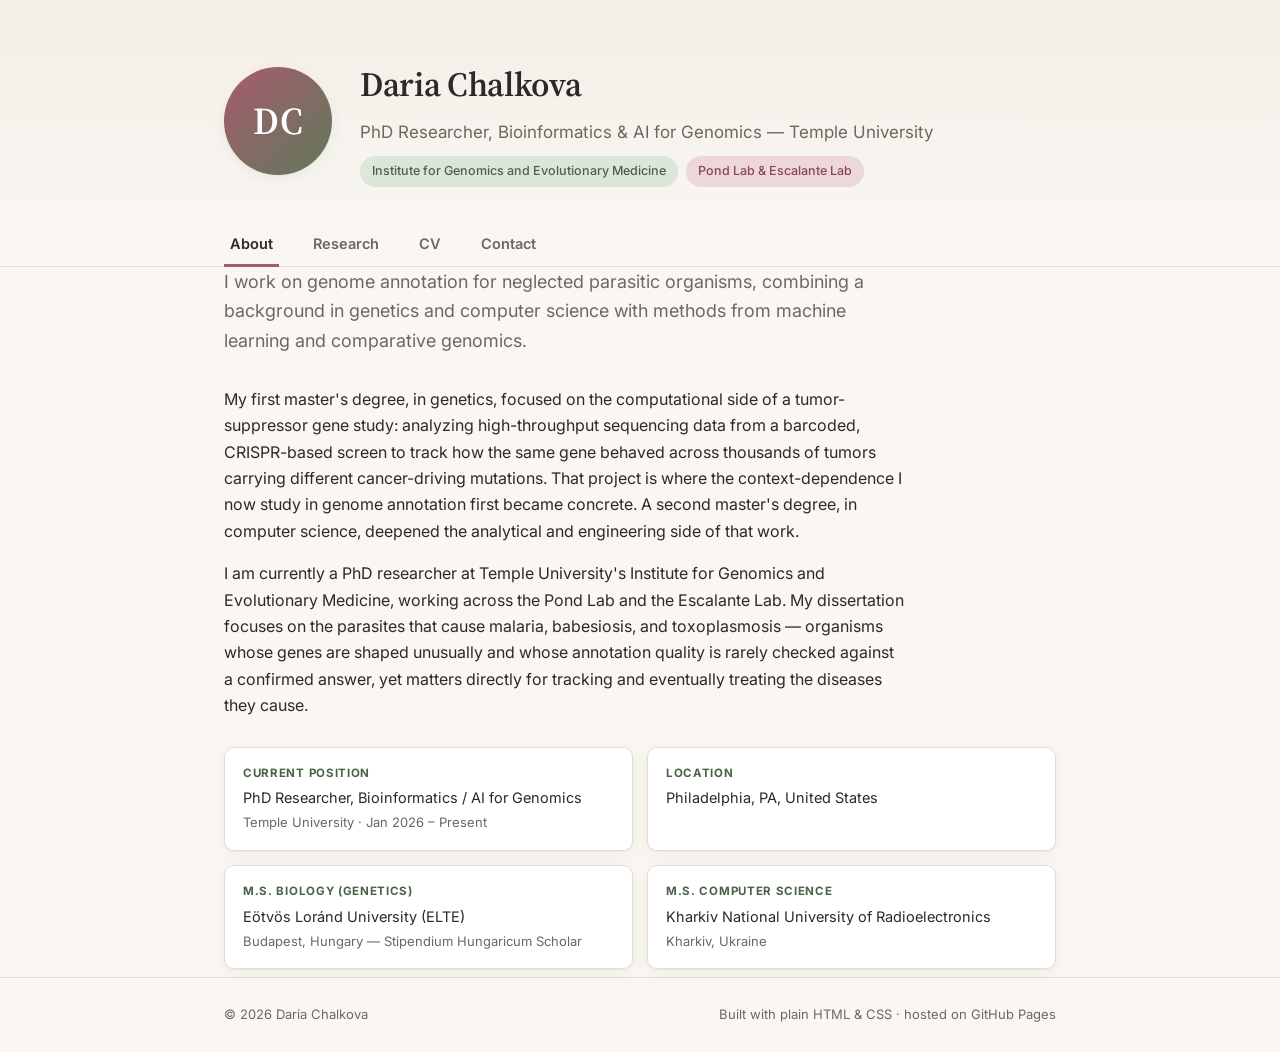
==== index.html @ a82e1ec4 "Add files via upload" ====
<!DOCTYPE html>
<html lang="en">
<head>
<meta charset="UTF-8">
<meta name="viewport" content="width=device-width, initial-scale=1.0">
<title>Daria Chalkova — Bioinformatics &amp; Genome Annotation</title>
<meta name="description" content="Academic homepage of Daria Chalkova, PhD Researcher in Bioinformatics / AI for Genomics at Temple University.">
<link rel="preconnect" href="https://fonts.googleapis.com">
<link rel="preconnect" href="https://fonts.gstatic.com" crossorigin>
<link href="https://fonts.googleapis.com/css2?family=Source+Serif+4:opsz,wght@8..60,400;8..60,500;8..60,600;8..60,700&family=Inter:wght@400;500;600;700&display=swap" rel="stylesheet">
<style>
  :root {
    --bg: #faf7f3;
    --bg-card: #ffffff;
    --bg-alt: #f3eee7;
    --text: #2b2a28;
    --text-muted: #6c685f;
    --rose: #a85b6c;
    --rose-deep: #8c4655;
    --rose-soft: #ecd7da;
    --sage: #5f7a5c;
    --sage-deep: #4a6248;
    --sage-soft: #dde6d8;
    --border: #e5ddd1;
    --shadow: 0 1px 2px rgba(43,42,40,0.04), 0 4px 16px rgba(43,42,40,0.05);
    --radius: 10px;
  }

  * { box-sizing: border-box; }

  html { scroll-behavior: smooth; }

  body {
    margin: 0;
    background: var(--bg);
    color: var(--text);
    font-family: "Inter", -apple-system, Segoe UI, sans-serif;
    font-size: 16px;
    line-height: 1.65;
    -webkit-font-smoothing: antialiased;
  }

  a { color: var(--rose-deep); text-decoration: none; }
  a:hover { text-decoration: underline; }

  h1, h2, h3, h4 {
    font-family: "Source Serif 4", Georgia, serif;
    font-weight: 600;
    color: var(--text);
    letter-spacing: -0.01em;
    margin: 0 0 0.5em;
  }

  .wrap { max-width: 880px; margin: 0 auto; padding: 0 24px; }

  /* ---------- Header ---------- */

  header.site-header {
    padding: 56px 0 0;
    background: linear-gradient(180deg, var(--bg-alt) 0%, var(--bg) 100%);
    border-bottom: 1px solid var(--border);
  }

  .header-inner {
    display: flex;
    gap: 28px;
    align-items: center;
    padding-bottom: 36px;
    flex-wrap: wrap;
  }

  .avatar {
    flex: none;
    width: 108px;
    height: 108px;
    border-radius: 50%;
    background: linear-gradient(135deg, var(--rose) 0%, var(--sage) 100%);
    color: #fff;
    display: flex;
    align-items: center;
    justify-content: center;
    font-family: "Source Serif 4", serif;
    font-size: 38px;
    font-weight: 600;
    box-shadow: var(--shadow);
    /* To use a real photo instead of the initials circle:
       replace this div's contents with:
       <img src="assets/portrait.jpg" alt="Portrait of Daria Chalkova"
            style="width:100%;height:100%;border-radius:50%;object-fit:cover;">
    */
  }

  .header-text h1 {
    font-size: 34px;
    margin-bottom: 6px;
  }

  .header-text .tagline {
    font-size: 17px;
    color: var(--text-muted);
    margin-bottom: 10px;
  }

  .header-badges {
    display: flex;
    flex-wrap: wrap;
    gap: 8px;
  }

  .badge {
    font-size: 12.5px;
    font-weight: 500;
    padding: 4px 11px;
    border-radius: 999px;
    background: var(--sage-soft);
    color: var(--sage-deep);
    border: 1px solid transparent;
  }

  .badge.rose { background: var(--rose-soft); color: var(--rose-deep); }

  /* ---------- Nav tabs ---------- */

  nav.tabs {
    display: flex;
    gap: 6px;
    flex-wrap: wrap;
  }

  nav.tabs button {
    font-family: "Inter", sans-serif;
    font-size: 14.5px;
    font-weight: 600;
    color: var(--text-muted);
    background: transparent;
    border: none;
    padding: 12px 6px;
    margin-bottom: -1px;
    cursor: pointer;
    border-bottom: 3px solid transparent;
    transition: color .15s ease, border-color .15s ease;
  }

  nav.tabs button + button { margin-left: 22px; }

  nav.tabs button:hover { color: var(--rose-deep); }

  nav.tabs button.active {
    color: var(--text);
    border-bottom-color: var(--rose);
  }

  /* ---------- Main content ---------- */

  main { padding: 44px 0 80px; }

  section.tab-panel { display: none; animation: fade .25s ease; }
  section.tab-panel.active { display: block; }

  @keyframes fade {
    from { opacity: 0; transform: translateY(4px); }
    to { opacity: 1; transform: translateY(0); }
  }

  .lede {
    font-size: 18px;
    color: var(--text-muted);
    max-width: 62ch;
    margin-bottom: 30px;
  }

  p { margin: 0 0 16px; max-width: 68ch; }

  .rule {
    height: 3px;
    width: 46px;
    background: linear-gradient(90deg, var(--rose) 0%, var(--sage) 100%);
    border: none;
    border-radius: 2px;
    margin: 8px 0 20px;
  }

  /* facts grid on About */
  .facts {
    display: grid;
    grid-template-columns: repeat(2, 1fr);
    gap: 14px;
    margin: 28px 0 8px;
  }

  .fact {
    background: var(--bg-card);
    border: 1px solid var(--border);
    border-radius: var(--radius);
    padding: 16px 18px;
    box-shadow: var(--shadow);
  }

  .fact .label {
    font-size: 11.5px;
    text-transform: uppercase;
    letter-spacing: .06em;
    color: var(--sage-deep);
    font-weight: 700;
    margin-bottom: 4px;
  }

  .fact .value { font-size: 14.5px; color: var(--text); }
  .fact .value small { display: block; color: var(--text-muted); font-size: 13px; margin-top: 2px; }

  /* research project cards */
  .projects { display: grid; gap: 18px; margin: 8px 0 32px; }

  .project-card {
    background: var(--bg-card);
    border: 1px solid var(--border);
    border-left: 4px solid var(--rose);
    border-radius: var(--radius);
    padding: 22px 24px;
    box-shadow: var(--shadow);
  }

  .project-card:nth-of-type(2) { border-left-color: var(--sage); }

  .project-card h3 { font-size: 19px; margin-bottom: 8px; }
  .project-card p { margin-bottom: 0; max-width: none; }
  .project-card .tag-row { margin-top: 12px; display: flex; gap: 6px; flex-wrap: wrap; }

  .tag {
    font-size: 12px;
    padding: 3px 9px;
    border-radius: 999px;
    background: var(--bg-alt);
    color: var(--text-muted);
    border: 1px solid var(--border);
  }

  .interest-list {
    display: flex; flex-wrap: wrap; gap: 8px; margin: 6px 0 8px;
  }

  /* CV timeline */
  .cv-section h3 {
    font-size: 13px;
    text-transform: uppercase;
    letter-spacing: .07em;
    color: var(--sage-deep);
    margin: 34px 0 14px;
    padding-bottom: 8px;
    border-bottom: 1px solid var(--border);
  }

  .cv-section:first-of-type h3 { margin-top: 4px; }

  .cv-item { margin-bottom: 18px; }

  .cv-item .row {
    display: flex;
    justify-content: space-between;
    gap: 12px;
    flex-wrap: wrap;
    align-items: baseline;
  }

  .cv-item .title { font-weight: 600; font-size: 15.5px; }
  .cv-item .date { font-size: 13.5px; color: var(--text-muted); white-space: nowrap; }
  .cv-item .org { font-size: 14px; color: var(--rose-deep); margin-top: 2px; }
  .cv-item .desc { font-size: 14px; color: var(--text-muted); margin-top: 4px; max-width: 64ch; }

  .cv-download {
    display: inline-flex;
    align-items: center;
    gap: 8px;
    margin: 6px 0 8px;
    padding: 10px 20px;
    background: var(--sage);
    color: #fff;
    font-weight: 600;
    font-size: 14.5px;
    border-radius: 999px;
    box-shadow: var(--shadow);
  }

  .cv-download:hover { background: var(--sage-deep); text-decoration: none; }

  .pub {
    font-size: 14px;
    color: var(--text-muted);
    padding-left: 20px;
    text-indent: -20px;
    margin-bottom: 14px;
    max-width: 68ch;
  }

  .pub strong { color: var(--text); font-weight: 600; }

  /* Contact */
  .contact-list { list-style: none; padding: 0; margin: 8px 0 0; max-width: 420px; }
  .contact-list li {
    display: flex;
    justify-content: space-between;
    padding: 14px 0;
    border-bottom: 1px solid var(--border);
    font-size: 15px;
  }
  .contact-list li span.k { color: var(--text-muted); }

  footer {
    border-top: 1px solid var(--border);
    padding: 26px 0;
    color: var(--text-muted);
    font-size: 13px;
  }

  footer .wrap { display: flex; justify-content: space-between; flex-wrap: wrap; gap: 8px; }

  @media (max-width: 600px) {
    header.site-header { padding-top: 36px; }
    .header-inner { flex-direction: column; align-items: flex-start; }
    .header-text h1 { font-size: 28px; }
    .facts { grid-template-columns: 1fr; }
    nav.tabs button + button { margin-left: 14px; }
    main { padding-top: 32px; }
  }
</style>
</head>
<body>

<header class="site-header">
  <div class="wrap">
    <div class="header-inner">
      <div class="avatar">DC</div>
      <div class="header-text">
        <h1>Daria Chalkova</h1>
        <div class="tagline">PhD Researcher, Bioinformatics &amp; AI for Genomics — Temple University</div>
        <div class="header-badges">
          <span class="badge">Institute for Genomics and Evolutionary Medicine</span>
          <span class="badge rose">Pond Lab &amp; Escalante Lab</span>
        </div>
      </div>
    </div>
    <nav class="tabs" aria-label="Primary">
      <button data-tab="about" class="active">About</button>
      <button data-tab="research">Research</button>
      <button data-tab="cv">CV</button>
      <button data-tab="contact">Contact</button>
    </nav>
  </div>
</header>

<main class="wrap">

  <!-- ABOUT -->
  <section id="about" class="tab-panel active">
    <p class="lede">I work on genome annotation for neglected parasitic organisms, combining a background in genetics and computer science with methods from machine learning and comparative genomics.</p>

    <p>My first master's degree, in genetics, focused on the computational side of a tumor-suppressor gene study: analyzing high-throughput sequencing data from a barcoded, CRISPR-based screen to track how the same gene behaved across thousands of tumors carrying different cancer-driving mutations. That project is where the context-dependence I now study in genome annotation first became concrete. A second master's degree, in computer science, deepened the analytical and engineering side of that work.</p>

    <p>I am currently a PhD researcher at Temple University's Institute for Genomics and Evolutionary Medicine, working across the Pond Lab and the Escalante Lab. My dissertation focuses on the parasites that cause malaria, babesiosis, and toxoplasmosis — organisms whose genes are shaped unusually and whose annotation quality is rarely checked against a confirmed answer, yet matters directly for tracking and eventually treating the diseases they cause.</p>

    <div class="facts">
      <div class="fact">
        <div class="label">Current Position</div>
        <div class="value">PhD Researcher, Bioinformatics / AI for Genomics<small>Temple University · Jan 2026 – Present</small></div>
      </div>
      <div class="fact">
        <div class="label">Location</div>
        <div class="value">Philadelphia, PA, United States</div>
      </div>
      <div class="fact">
        <div class="label">M.S. Biology (Genetics)</div>
        <div class="value">Eötvös Loránd University (ELTE)<small>Budapest, Hungary — Stipendium Hungaricum Scholar</small></div>
      </div>
      <div class="fact">
        <div class="label">M.S. Computer Science</div>
        <div class="value">Kharkiv National University of Radioelectronics<small>Kharkiv, Ukraine</small></div>
      </div>
    </div>
  </section>

  <!-- RESEARCH -->
  <section id="research" class="tab-panel">
    <p class="lede">How do we know how much to trust a predicted gene when there is no verified answer key to check it against?</p>

    <p>Every tool that finds genes in a genome — a decades-old statistical method or a modern AI model — has to guess where a gene starts, where it ends, and how its pieces fit together, and these tools tend to report that guess with more confidence than the evidence actually supports. They are also built and tested almost entirely on a handful of well-studied organisms, such as humans, mice, and crop plants. My research instead focuses on neglected apicomplexan parasites, whose compact and irregular gene structure causes standard annotation methods to fail quietly rather than visibly.</p>

    <div class="interest-list">
      <span class="tag">Genome annotation</span>
      <span class="tag">Uncertainty quantification</span>
      <span class="tag">Comparative genomics</span>
      <span class="tag">Machine learning for genomics</span>
      <span class="tag">Parasite genomics (Apicomplexa)</span>
    </div>

    <div class="projects">
      <div class="project-card">
        <h3>Uncertainty-Aware Genome Annotation</h3>
        <p>A framework that scores every predicted gene not with a single confidence number, but four: how much independent methods agree with each other, how well the prediction matches expressed RNA, how consistent it is with related species, and how confident the underlying model itself is. Splitting confidence this way means a low score can be traced to a specific, useful cause rather than reported as an unexplained warning.</p>
        <div class="tag-row"><span class="tag">Confidence decomposition</span><span class="tag">Evidence benchmarking</span></div>
      </div>
      <div class="project-card">
        <h3>Rethinking Gene-Finding for Unusual Genomes</h3>
        <p>An alternative approach to finding genes in the first place, adapting a technique originally built for locating events in video to locate genes in DNA. It is being evaluated specifically on organisms whose compact, irregular gene structure causes standard hidden-Markov-model-based methods to fail.</p>
        <div class="tag-row"><span class="tag">Non-HMM prediction</span><span class="tag">Neglected pathogens</span></div>
      </div>
    </div>

    <p style="color:var(--text-muted); font-size:14.5px;">Longer term, the goal is a calibrated, well-documented sense of where a genome annotation can and cannot be trusted — a resource researchers on any under-studied organism can use immediately, independent of which prediction tool eventually wins out.</p>
  </section>

  <!-- CV -->
  <section id="cv" class="tab-panel">
    <p class="lede">A condensed overview. The full CV is available as a PDF.</p>

    <a class="cv-download" href="assets/Daria_Chalkova_CV.pdf" download>↓ Download full CV (PDF)</a>

    <div class="cv-section">
      <h3>Education</h3>
      <div class="cv-item">
        <div class="row"><span class="title">PhD, Bioinformatics / AI for Genomics</span><span class="date">Jan 2026 – Present</span></div>
        <div class="org">Temple University, Institute for Genomics and Evolutionary Medicine (iGEM)</div>
        <div class="desc">Pond Lab (Sergei Pond) and Escalante Lab (Ananias Escalante)</div>
      </div>
      <div class="cv-item">
        <div class="row"><span class="title">M.S., Biology (Genetics)</span><span class="date">Sep 2023 – Jul 2025</span></div>
        <div class="org">Eötvös Loránd University (ELTE) — Budapest, Hungary</div>
        <div class="desc">Stipendium Hungaricum Scholarship recipient. Grant-funded research assistant, Institute of Evolution, Centre for Ecological Research.</div>
      </div>
      <div class="cv-item">
        <div class="row"><span class="title">M.S., Computer Science (Information Management Systems)</span><span class="date">Sep 2023 – Jan 2025</span></div>
        <div class="org">Kharkiv National University of Radioelectronics — Kharkiv, Ukraine</div>
      </div>
      <div class="cv-item">
        <div class="row"><span class="title">B.S., Biotechnology &amp; Bioengineering</span><span class="date">Sep 2019 – Jun 2023</span></div>
        <div class="org">V. N. Karazin Kharkiv National University — Kharkiv, Ukraine</div>
        <div class="desc">Academic Excellence Scholarship recipient.</div>
      </div>
    </div>

    <div class="cv-section">
      <h3>Employment</h3>
      <div class="cv-item">
        <div class="row"><span class="title">Bioinformatician</span><span class="date">May 2025 – Dec 2025</span></div>
        <div class="org">Semmelweis University — Budapest, Hungary</div>
      </div>
      <div class="cv-item">
        <div class="row"><span class="title">Data Scientist</span><span class="date">Jul 2023 – Jan 2026</span></div>
        <div class="org">Blackthorn.Ai</div>
      </div>
      <div class="cv-item">
        <div class="row"><span class="title">Laboratory Technician</span><span class="date">Jul 2024 – Aug 2024</span></div>
        <div class="org">BTU Center</div>
      </div>
      <div class="cv-item">
        <div class="row"><span class="title">Chemistry and Biology Teacher</span><span class="date">Sep 2022 – Jul 2023</span></div>
        <div class="org">Think Global School</div>
      </div>
    </div>

    <div class="cv-section">
      <h3>Publications &amp; Presentations</h3>
      <div class="pub"><strong>Conference Paper.</strong> Чалкова Д. Д. Дослідження методів підтримки діагностичних рішень у медичних інформаційних системах на основі мутаційного аналізу. III Міжнародна наукова конференція «Технології та суспільство: взаємодія, вплив, трансформація», 17 січня 2025 р., Львів, Україна. Pp. 456–461. <a href="https://archives.mcnd.org.ua/index.php/conference-proceeding/issue/view/17.01.2025" target="_blank" rel="noopener">Available online</a>.</div>
      <div class="pub"><strong>Master's Thesis.</strong> Чалкова Д. Д. Дослідження методів підтримки діагностичних рішень у медичних інформаційних системах на основі мутаційного аналізу : пояснювальна записка до кваліфікаційної роботи здобувача вищої освіти на другому (магістерському) рівні, спеціальність 122 Комп'ютерні науки / Харків. нац. ун-т радіоелектроніки. – Харків, 2025. – 113 с.</div>
    </div>
  </section>

  <!-- CONTACT -->
  <section id="contact" class="tab-panel">
    <p class="lede">Get in touch.</p>
    <ul class="contact-list">
      <li><span class="k">Email</span><a href="mailto:daria.chalkova@temple.edu">daria.chalkova@temple.edu</a></li>
      <li><span class="k">LinkedIn</span><a href="https://www.linkedin.com/in/daria-chalkova-719283235" target="_blank" rel="noopener">daria-chalkova-719283235</a></li>
      <li><span class="k">Affiliation</span><span>Temple University, iGEM</span></li>
      <li><span class="k">Location</span><span>Philadelphia, PA, United States</span></li>
    </ul>
  </section>

</main>

<footer>
  <div class="wrap">
    <span>© <span id="year"></span> Daria Chalkova</span>
    <span>Built with plain HTML &amp; CSS · hosted on GitHub Pages</span>
  </div>
</footer>

<script>
  var tabs = document.querySelectorAll('nav.tabs button');
  var panels = document.querySelectorAll('.tab-panel');

  function activate(name, updateHash) {
    tabs.forEach(function (btn) {
      btn.classList.toggle('active', btn.dataset.tab === name);
    });
    panels.forEach(function (panel) {
      panel.classList.toggle('active', panel.id === name);
    });
    if (updateHash) {
      history.replaceState(null, '', '#' + name);
    }
  }

  tabs.forEach(function (btn) {
    btn.addEventListener('click', function () {
      activate(btn.dataset.tab, true);
    });
  });

  var initial = (location.hash || '').replace('#', '');
  var valid = Array.prototype.some.call(panels, function (p) { return p.id === initial; });
  activate(valid ? initial : 'about', false);

  document.getElementById('year').textContent = new Date().getFullYear();
</script>

</body>
</html>
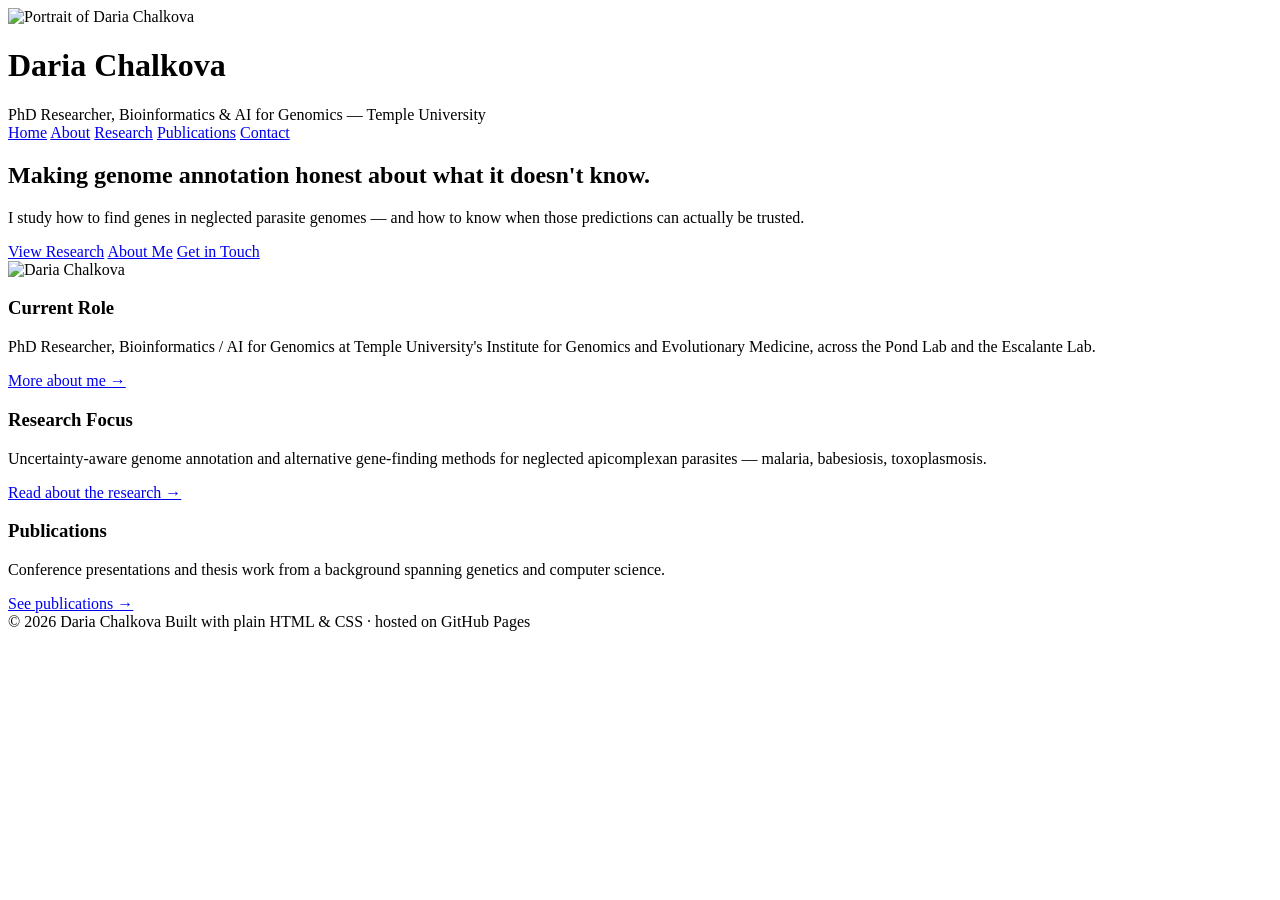
==== commit 7ea30c39: "Add files via upload" ====
--- a/index.html
+++ b/index.html
@@ -8,472 +8,63 @@
 <link rel="preconnect" href="https://fonts.googleapis.com">
 <link rel="preconnect" href="https://fonts.gstatic.com" crossorigin>
 <link href="https://fonts.googleapis.com/css2?family=Source+Serif+4:opsz,wght@8..60,400;8..60,500;8..60,600;8..60,700&family=Inter:wght@400;500;600;700&display=swap" rel="stylesheet">
-<style>
-  :root {
-    --bg: #faf7f3;
-    --bg-card: #ffffff;
-    --bg-alt: #f3eee7;
-    --text: #2b2a28;
-    --text-muted: #6c685f;
-    --rose: #a85b6c;
-    --rose-deep: #8c4655;
-    --rose-soft: #ecd7da;
-    --sage: #5f7a5c;
-    --sage-deep: #4a6248;
-    --sage-soft: #dde6d8;
-    --border: #e5ddd1;
-    --shadow: 0 1px 2px rgba(43,42,40,0.04), 0 4px 16px rgba(43,42,40,0.05);
-    --radius: 10px;
-  }
-
-  * { box-sizing: border-box; }
-
-  html { scroll-behavior: smooth; }
-
-  body {
-    margin: 0;
-    background: var(--bg);
-    color: var(--text);
-    font-family: "Inter", -apple-system, Segoe UI, sans-serif;
-    font-size: 16px;
-    line-height: 1.65;
-    -webkit-font-smoothing: antialiased;
-  }
-
-  a { color: var(--rose-deep); text-decoration: none; }
-  a:hover { text-decoration: underline; }
-
-  h1, h2, h3, h4 {
-    font-family: "Source Serif 4", Georgia, serif;
-    font-weight: 600;
-    color: var(--text);
-    letter-spacing: -0.01em;
-    margin: 0 0 0.5em;
-  }
-
-  .wrap { max-width: 880px; margin: 0 auto; padding: 0 24px; }
-
-  /* ---------- Header ---------- */
-
-  header.site-header {
-    padding: 56px 0 0;
-    background: linear-gradient(180deg, var(--bg-alt) 0%, var(--bg) 100%);
-    border-bottom: 1px solid var(--border);
-  }
-
-  .header-inner {
-    display: flex;
-    gap: 28px;
-    align-items: center;
-    padding-bottom: 36px;
-    flex-wrap: wrap;
-  }
-
-  .avatar {
-    flex: none;
-    width: 108px;
-    height: 108px;
-    border-radius: 50%;
-    background: linear-gradient(135deg, var(--rose) 0%, var(--sage) 100%);
-    color: #fff;
-    display: flex;
-    align-items: center;
-    justify-content: center;
-    font-family: "Source Serif 4", serif;
-    font-size: 38px;
-    font-weight: 600;
-    box-shadow: var(--shadow);
-    /* To use a real photo instead of the initials circle:
-       replace this div's contents with:
-       <img src="assets/portrait.jpg" alt="Portrait of Daria Chalkova"
-            style="width:100%;height:100%;border-radius:50%;object-fit:cover;">
-    */
-  }
-
-  .header-text h1 {
-    font-size: 34px;
-    margin-bottom: 6px;
-  }
-
-  .header-text .tagline {
-    font-size: 17px;
-    color: var(--text-muted);
-    margin-bottom: 10px;
-  }
-
-  .header-badges {
-    display: flex;
-    flex-wrap: wrap;
-    gap: 8px;
-  }
-
-  .badge {
-    font-size: 12.5px;
-    font-weight: 500;
-    padding: 4px 11px;
-    border-radius: 999px;
-    background: var(--sage-soft);
-    color: var(--sage-deep);
-    border: 1px solid transparent;
-  }
-
-  .badge.rose { background: var(--rose-soft); color: var(--rose-deep); }
-
-  /* ---------- Nav tabs ---------- */
-
-  nav.tabs {
-    display: flex;
-    gap: 6px;
-    flex-wrap: wrap;
-  }
-
-  nav.tabs button {
-    font-family: "Inter", sans-serif;
-    font-size: 14.5px;
-    font-weight: 600;
-    color: var(--text-muted);
-    background: transparent;
-    border: none;
-    padding: 12px 6px;
-    margin-bottom: -1px;
-    cursor: pointer;
-    border-bottom: 3px solid transparent;
-    transition: color .15s ease, border-color .15s ease;
-  }
-
-  nav.tabs button + button { margin-left: 22px; }
-
-  nav.tabs button:hover { color: var(--rose-deep); }
-
-  nav.tabs button.active {
-    color: var(--text);
-    border-bottom-color: var(--rose);
-  }
-
-  /* ---------- Main content ---------- */
-
-  main { padding: 44px 0 80px; }
-
-  section.tab-panel { display: none; animation: fade .25s ease; }
-  section.tab-panel.active { display: block; }
-
-  @keyframes fade {
-    from { opacity: 0; transform: translateY(4px); }
-    to { opacity: 1; transform: translateY(0); }
-  }
-
-  .lede {
-    font-size: 18px;
-    color: var(--text-muted);
-    max-width: 62ch;
-    margin-bottom: 30px;
-  }
-
-  p { margin: 0 0 16px; max-width: 68ch; }
-
-  .rule {
-    height: 3px;
-    width: 46px;
-    background: linear-gradient(90deg, var(--rose) 0%, var(--sage) 100%);
-    border: none;
-    border-radius: 2px;
-    margin: 8px 0 20px;
-  }
-
-  /* facts grid on About */
-  .facts {
-    display: grid;
-    grid-template-columns: repeat(2, 1fr);
-    gap: 14px;
-    margin: 28px 0 8px;
-  }
-
-  .fact {
-    background: var(--bg-card);
-    border: 1px solid var(--border);
-    border-radius: var(--radius);
-    padding: 16px 18px;
-    box-shadow: var(--shadow);
-  }
-
-  .fact .label {
-    font-size: 11.5px;
-    text-transform: uppercase;
-    letter-spacing: .06em;
-    color: var(--sage-deep);
-    font-weight: 700;
-    margin-bottom: 4px;
-  }
-
-  .fact .value { font-size: 14.5px; color: var(--text); }
-  .fact .value small { display: block; color: var(--text-muted); font-size: 13px; margin-top: 2px; }
-
-  /* research project cards */
-  .projects { display: grid; gap: 18px; margin: 8px 0 32px; }
-
-  .project-card {
-    background: var(--bg-card);
-    border: 1px solid var(--border);
-    border-left: 4px solid var(--rose);
-    border-radius: var(--radius);
-    padding: 22px 24px;
-    box-shadow: var(--shadow);
-  }
-
-  .project-card:nth-of-type(2) { border-left-color: var(--sage); }
-
-  .project-card h3 { font-size: 19px; margin-bottom: 8px; }
-  .project-card p { margin-bottom: 0; max-width: none; }
-  .project-card .tag-row { margin-top: 12px; display: flex; gap: 6px; flex-wrap: wrap; }
-
-  .tag {
-    font-size: 12px;
-    padding: 3px 9px;
-    border-radius: 999px;
-    background: var(--bg-alt);
-    color: var(--text-muted);
-    border: 1px solid var(--border);
-  }
-
-  .interest-list {
-    display: flex; flex-wrap: wrap; gap: 8px; margin: 6px 0 8px;
-  }
-
-  /* CV timeline */
-  .cv-section h3 {
-    font-size: 13px;
-    text-transform: uppercase;
-    letter-spacing: .07em;
-    color: var(--sage-deep);
-    margin: 34px 0 14px;
-    padding-bottom: 8px;
-    border-bottom: 1px solid var(--border);
-  }
-
-  .cv-section:first-of-type h3 { margin-top: 4px; }
-
-  .cv-item { margin-bottom: 18px; }
-
-  .cv-item .row {
-    display: flex;
-    justify-content: space-between;
-    gap: 12px;
-    flex-wrap: wrap;
-    align-items: baseline;
-  }
-
-  .cv-item .title { font-weight: 600; font-size: 15.5px; }
-  .cv-item .date { font-size: 13.5px; color: var(--text-muted); white-space: nowrap; }
-  .cv-item .org { font-size: 14px; color: var(--rose-deep); margin-top: 2px; }
-  .cv-item .desc { font-size: 14px; color: var(--text-muted); margin-top: 4px; max-width: 64ch; }
-
-  .cv-download {
-    display: inline-flex;
-    align-items: center;
-    gap: 8px;
-    margin: 6px 0 8px;
-    padding: 10px 20px;
-    background: var(--sage);
-    color: #fff;
-    font-weight: 600;
-    font-size: 14.5px;
-    border-radius: 999px;
-    box-shadow: var(--shadow);
-  }
-
-  .cv-download:hover { background: var(--sage-deep); text-decoration: none; }
-
-  .pub {
-    font-size: 14px;
-    color: var(--text-muted);
-    padding-left: 20px;
-    text-indent: -20px;
-    margin-bottom: 14px;
-    max-width: 68ch;
-  }
-
-  .pub strong { color: var(--text); font-weight: 600; }
-
-  /* Contact */
-  .contact-list { list-style: none; padding: 0; margin: 8px 0 0; max-width: 420px; }
-  .contact-list li {
-    display: flex;
-    justify-content: space-between;
-    padding: 14px 0;
-    border-bottom: 1px solid var(--border);
-    font-size: 15px;
-  }
-  .contact-list li span.k { color: var(--text-muted); }
-
-  footer {
-    border-top: 1px solid var(--border);
-    padding: 26px 0;
-    color: var(--text-muted);
-    font-size: 13px;
-  }
-
-  footer .wrap { display: flex; justify-content: space-between; flex-wrap: wrap; gap: 8px; }
-
-  @media (max-width: 600px) {
-    header.site-header { padding-top: 36px; }
-    .header-inner { flex-direction: column; align-items: flex-start; }
-    .header-text h1 { font-size: 28px; }
-    .facts { grid-template-columns: 1fr; }
-    nav.tabs button + button { margin-left: 14px; }
-    main { padding-top: 32px; }
-  }
-</style>
+<link rel="stylesheet" href="assets/style.css">
 </head>
 <body>
 
 <header class="site-header">
   <div class="wrap">
     <div class="header-inner">
-      <div class="avatar">DC</div>
+      <div class="avatar"><img src="assets/profile.jpg" alt="Portrait of Daria Chalkova"></div>
       <div class="header-text">
         <h1>Daria Chalkova</h1>
         <div class="tagline">PhD Researcher, Bioinformatics &amp; AI for Genomics — Temple University</div>
-        <div class="header-badges">
-          <span class="badge">Institute for Genomics and Evolutionary Medicine</span>
-          <span class="badge rose">Pond Lab &amp; Escalante Lab</span>
-        </div>
       </div>
     </div>
     <nav class="tabs" aria-label="Primary">
-      <button data-tab="about" class="active">About</button>
-      <button data-tab="research">Research</button>
-      <button data-tab="cv">CV</button>
-      <button data-tab="contact">Contact</button>
+      <a href="index.html" class="active">Home</a>
+      <a href="about.html">About</a>
+      <a href="research.html">Research</a>
+      <a href="publications.html">Publications</a>
+      <a href="contact.html">Contact</a>
     </nav>
   </div>
 </header>
 
 <main class="wrap">
 
-  <!-- ABOUT -->
-  <section id="about" class="tab-panel active">
-    <p class="lede">I work on genome annotation for neglected parasitic organisms, combining a background in genetics and computer science with methods from machine learning and comparative genomics.</p>
-
-    <p>My first master's degree, in genetics, focused on the computational side of a tumor-suppressor gene study: analyzing high-throughput sequencing data from a barcoded, CRISPR-based screen to track how the same gene behaved across thousands of tumors carrying different cancer-driving mutations. That project is where the context-dependence I now study in genome annotation first became concrete. A second master's degree, in computer science, deepened the analytical and engineering side of that work.</p>
-
-    <p>I am currently a PhD researcher at Temple University's Institute for Genomics and Evolutionary Medicine, working across the Pond Lab and the Escalante Lab. My dissertation focuses on the parasites that cause malaria, babesiosis, and toxoplasmosis — organisms whose genes are shaped unusually and whose annotation quality is rarely checked against a confirmed answer, yet matters directly for tracking and eventually treating the diseases they cause.</p>
-
-    <div class="facts">
-      <div class="fact">
-        <div class="label">Current Position</div>
-        <div class="value">PhD Researcher, Bioinformatics / AI for Genomics<small>Temple University · Jan 2026 – Present</small></div>
+  <section class="hero">
+    <div>
+      <h1>Making genome annotation honest about what it doesn't know.</h1>
+      <p class="lede">I study how to find genes in neglected parasite genomes — and how to know when those predictions can actually be trusted.</p>
+      <div class="cta-row">
+        <a class="btn" href="research.html">View Research</a>
+        <a class="btn outline" href="about.html">About Me</a>
+        <a class="btn outline" href="contact.html">Get in Touch</a>
       </div>
-      <div class="fact">
-        <div class="label">Location</div>
-        <div class="value">Philadelphia, PA, United States</div>
-      </div>
-      <div class="fact">
-        <div class="label">M.S. Biology (Genetics)</div>
-        <div class="value">Eötvös Loránd University (ELTE)<small>Budapest, Hungary — Stipendium Hungaricum Scholar</small></div>
-      </div>
-      <div class="fact">
-        <div class="label">M.S. Computer Science</div>
-        <div class="value">Kharkiv National University of Radioelectronics<small>Kharkiv, Ukraine</small></div>
-      </div>
+    </div>
+    <div class="hero-photo">
+      <img src="assets/profile.jpg" alt="Daria Chalkova">
     </div>
   </section>
 
-  <!-- RESEARCH -->
-  <section id="research" class="tab-panel">
-    <p class="lede">How do we know how much to trust a predicted gene when there is no verified answer key to check it against?</p>
-
-    <p>Every tool that finds genes in a genome — a decades-old statistical method or a modern AI model — has to guess where a gene starts, where it ends, and how its pieces fit together, and these tools tend to report that guess with more confidence than the evidence actually supports. They are also built and tested almost entirely on a handful of well-studied organisms, such as humans, mice, and crop plants. My research instead focuses on neglected apicomplexan parasites, whose compact and irregular gene structure causes standard annotation methods to fail quietly rather than visibly.</p>
-
-    <div class="interest-list">
-      <span class="tag">Genome annotation</span>
-      <span class="tag">Uncertainty quantification</span>
-      <span class="tag">Comparative genomics</span>
-      <span class="tag">Machine learning for genomics</span>
-      <span class="tag">Parasite genomics (Apicomplexa)</span>
+  <div class="highlight-grid">
+    <div class="highlight-card">
+      <h3>Current Role</h3>
+      <p>PhD Researcher, Bioinformatics / AI for Genomics at Temple University's Institute for Genomics and Evolutionary Medicine, across the Pond Lab and the Escalante Lab.</p>
+      <a href="about.html">More about me →</a>
     </div>
-
-    <div class="projects">
-      <div class="project-card">
-        <h3>Uncertainty-Aware Genome Annotation</h3>
-        <p>A framework that scores every predicted gene not with a single confidence number, but four: how much independent methods agree with each other, how well the prediction matches expressed RNA, how consistent it is with related species, and how confident the underlying model itself is. Splitting confidence this way means a low score can be traced to a specific, useful cause rather than reported as an unexplained warning.</p>
-        <div class="tag-row"><span class="tag">Confidence decomposition</span><span class="tag">Evidence benchmarking</span></div>
-      </div>
-      <div class="project-card">
-        <h3>Rethinking Gene-Finding for Unusual Genomes</h3>
-        <p>An alternative approach to finding genes in the first place, adapting a technique originally built for locating events in video to locate genes in DNA. It is being evaluated specifically on organisms whose compact, irregular gene structure causes standard hidden-Markov-model-based methods to fail.</p>
-        <div class="tag-row"><span class="tag">Non-HMM prediction</span><span class="tag">Neglected pathogens</span></div>
-      </div>
+    <div class="highlight-card">
+      <h3>Research Focus</h3>
+      <p>Uncertainty-aware genome annotation and alternative gene-finding methods for neglected apicomplexan parasites — malaria, babesiosis, toxoplasmosis.</p>
+      <a href="research.html">Read about the research →</a>
     </div>
-
-    <p style="color:var(--text-muted); font-size:14.5px;">Longer term, the goal is a calibrated, well-documented sense of where a genome annotation can and cannot be trusted — a resource researchers on any under-studied organism can use immediately, independent of which prediction tool eventually wins out.</p>
-  </section>
-
-  <!-- CV -->
-  <section id="cv" class="tab-panel">
-    <p class="lede">A condensed overview. The full CV is available as a PDF.</p>
-
-    <a class="cv-download" href="assets/Daria_Chalkova_CV.pdf" download>↓ Download full CV (PDF)</a>
-
-    <div class="cv-section">
-      <h3>Education</h3>
-      <div class="cv-item">
-        <div class="row"><span class="title">PhD, Bioinformatics / AI for Genomics</span><span class="date">Jan 2026 – Present</span></div>
-        <div class="org">Temple University, Institute for Genomics and Evolutionary Medicine (iGEM)</div>
-        <div class="desc">Pond Lab (Sergei Pond) and Escalante Lab (Ananias Escalante)</div>
-      </div>
-      <div class="cv-item">
-        <div class="row"><span class="title">M.S., Biology (Genetics)</span><span class="date">Sep 2023 – Jul 2025</span></div>
-        <div class="org">Eötvös Loránd University (ELTE) — Budapest, Hungary</div>
-        <div class="desc">Stipendium Hungaricum Scholarship recipient. Grant-funded research assistant, Institute of Evolution, Centre for Ecological Research.</div>
-      </div>
-      <div class="cv-item">
-        <div class="row"><span class="title">M.S., Computer Science (Information Management Systems)</span><span class="date">Sep 2023 – Jan 2025</span></div>
-        <div class="org">Kharkiv National University of Radioelectronics — Kharkiv, Ukraine</div>
-      </div>
-      <div class="cv-item">
-        <div class="row"><span class="title">B.S., Biotechnology &amp; Bioengineering</span><span class="date">Sep 2019 – Jun 2023</span></div>
-        <div class="org">V. N. Karazin Kharkiv National University — Kharkiv, Ukraine</div>
-        <div class="desc">Academic Excellence Scholarship recipient.</div>
-      </div>
+    <div class="highlight-card">
+      <h3>Publications</h3>
+      <p>Conference presentations and thesis work from a background spanning genetics and computer science.</p>
+      <a href="publications.html">See publications →</a>
     </div>
-
-    <div class="cv-section">
-      <h3>Employment</h3>
-      <div class="cv-item">
-        <div class="row"><span class="title">Bioinformatician</span><span class="date">May 2025 – Dec 2025</span></div>
-        <div class="org">Semmelweis University — Budapest, Hungary</div>
-      </div>
-      <div class="cv-item">
-        <div class="row"><span class="title">Data Scientist</span><span class="date">Jul 2023 – Jan 2026</span></div>
-        <div class="org">Blackthorn.Ai</div>
-      </div>
-      <div class="cv-item">
-        <div class="row"><span class="title">Laboratory Technician</span><span class="date">Jul 2024 – Aug 2024</span></div>
-        <div class="org">BTU Center</div>
-      </div>
-      <div class="cv-item">
-        <div class="row"><span class="title">Chemistry and Biology Teacher</span><span class="date">Sep 2022 – Jul 2023</span></div>
-        <div class="org">Think Global School</div>
-      </div>
-    </div>
-
-    <div class="cv-section">
-      <h3>Publications &amp; Presentations</h3>
-      <div class="pub"><strong>Conference Paper.</strong> Чалкова Д. Д. Дослідження методів підтримки діагностичних рішень у медичних інформаційних системах на основі мутаційного аналізу. III Міжнародна наукова конференція «Технології та суспільство: взаємодія, вплив, трансформація», 17 січня 2025 р., Львів, Україна. Pp. 456–461. <a href="https://archives.mcnd.org.ua/index.php/conference-proceeding/issue/view/17.01.2025" target="_blank" rel="noopener">Available online</a>.</div>
-      <div class="pub"><strong>Master's Thesis.</strong> Чалкова Д. Д. Дослідження методів підтримки діагностичних рішень у медичних інформаційних системах на основі мутаційного аналізу : пояснювальна записка до кваліфікаційної роботи здобувача вищої освіти на другому (магістерському) рівні, спеціальність 122 Комп'ютерні науки / Харків. нац. ун-т радіоелектроніки. – Харків, 2025. – 113 с.</div>
-    </div>
-  </section>
-
-  <!-- CONTACT -->
-  <section id="contact" class="tab-panel">
-    <p class="lede">Get in touch.</p>
-    <ul class="contact-list">
-      <li><span class="k">Email</span><a href="mailto:daria.chalkova@temple.edu">daria.chalkova@temple.edu</a></li>
-      <li><span class="k">LinkedIn</span><a href="https://www.linkedin.com/in/daria-chalkova-719283235" target="_blank" rel="noopener">daria-chalkova-719283235</a></li>
-      <li><span class="k">Affiliation</span><span>Temple University, iGEM</span></li>
-      <li><span class="k">Location</span><span>Philadelphia, PA, United States</span></li>
-    </ul>
-  </section>
+  </div>
 
 </main>
 
@@ -484,34 +75,6 @@
   </div>
 </footer>
 
-<script>
-  var tabs = document.querySelectorAll('nav.tabs button');
-  var panels = document.querySelectorAll('.tab-panel');
-
-  function activate(name, updateHash) {
-    tabs.forEach(function (btn) {
-      btn.classList.toggle('active', btn.dataset.tab === name);
-    });
-    panels.forEach(function (panel) {
-      panel.classList.toggle('active', panel.id === name);
-    });
-    if (updateHash) {
-      history.replaceState(null, '', '#' + name);
-    }
-  }
-
-  tabs.forEach(function (btn) {
-    btn.addEventListener('click', function () {
-      activate(btn.dataset.tab, true);
-    });
-  });
-
-  var initial = (location.hash || '').replace('#', '');
-  var valid = Array.prototype.some.call(panels, function (p) { return p.id === initial; });
-  activate(valid ? initial : 'about', false);
-
-  document.getElementById('year').textContent = new Date().getFullYear();
-</script>
-
+<script>document.getElementById('year').textContent = new Date().getFullYear();</script>
 </body>
 </html>
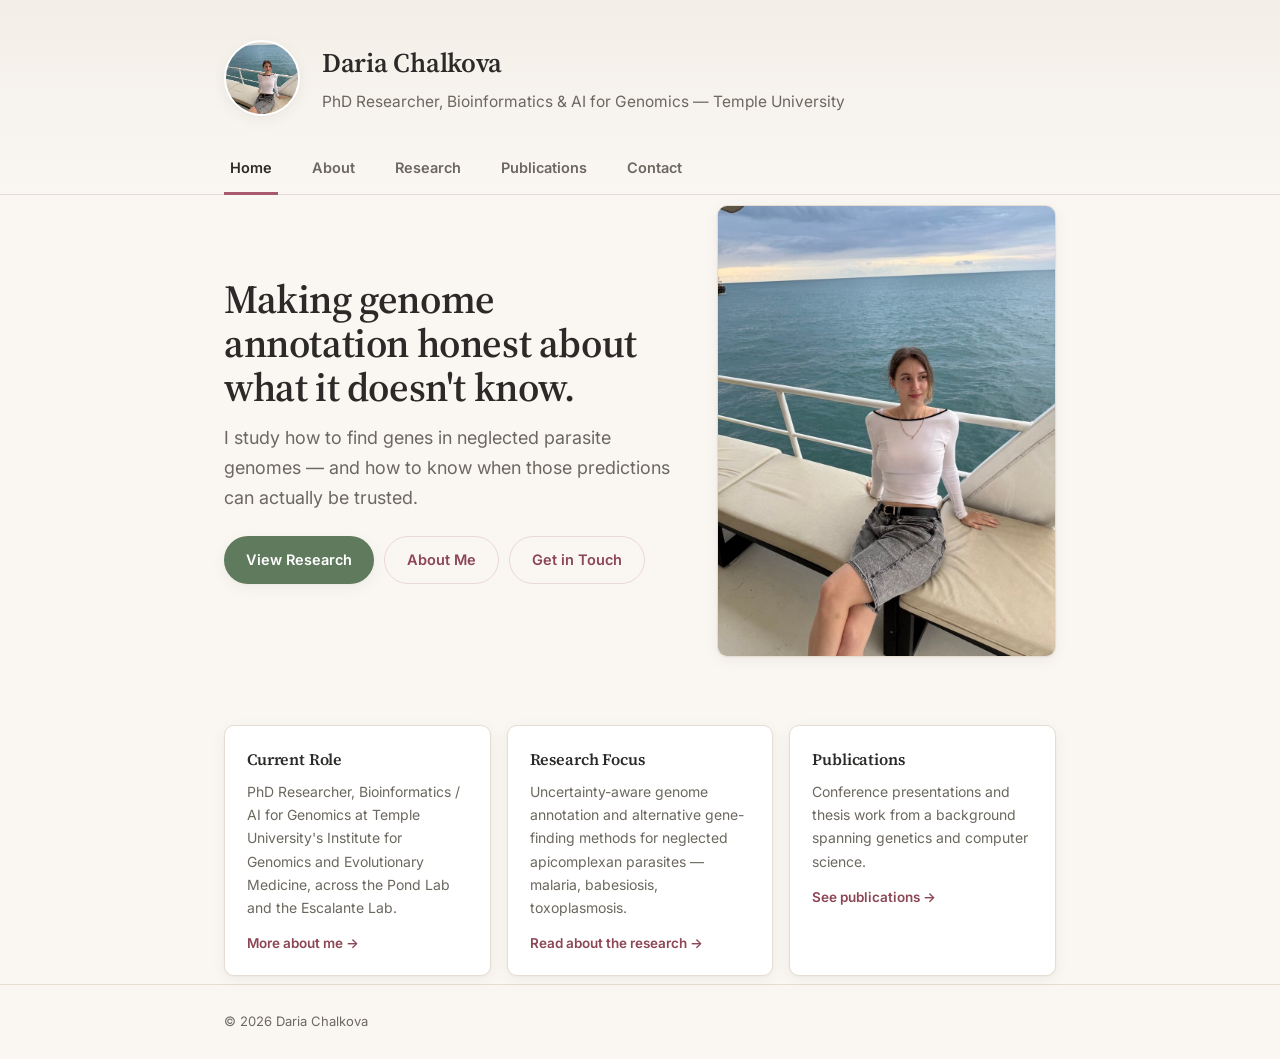
==== commit 56f3a3ef: "Update index.html" ====
--- a/index.html
+++ b/index.html
@@ -71,7 +71,7 @@
 <footer>
   <div class="wrap">
     <span>© <span id="year"></span> Daria Chalkova</span>
-    <span>Built with plain HTML &amp; CSS · hosted on GitHub Pages</span>
+   
   </div>
 </footer>
 
--- a/assets/style.css
+++ b/assets/style.css
@@ -0,0 +1,206 @@
+:root {
+  --bg: #faf7f3;
+  --bg-card: #ffffff;
+  --bg-alt: #f3eee7;
+  --text: #2b2a28;
+  --text-muted: #6c685f;
+  --rose: #a85b6c;
+  --rose-deep: #8c4655;
+  --rose-soft: #ecd7da;
+  --sage: #5f7a5c;
+  --sage-deep: #4a6248;
+  --sage-soft: #dde6d8;
+  --border: #e5ddd1;
+  --shadow: 0 1px 2px rgba(43,42,40,0.04), 0 4px 16px rgba(43,42,40,0.05);
+  --radius: 10px;
+}
+
+* { box-sizing: border-box; }
+
+html { scroll-behavior: smooth; }
+
+body {
+  margin: 0;
+  background: var(--bg);
+  color: var(--text);
+  font-family: "Inter", -apple-system, Segoe UI, sans-serif;
+  font-size: 16px;
+  line-height: 1.65;
+  -webkit-font-smoothing: antialiased;
+}
+
+a { color: var(--rose-deep); text-decoration: none; }
+a:hover { text-decoration: underline; }
+
+h1, h2, h3, h4 {
+  font-family: "Source Serif 4", Georgia, serif;
+  font-weight: 600;
+  color: var(--text);
+  letter-spacing: -0.01em;
+  margin: 0 0 0.5em;
+}
+
+.wrap { max-width: 880px; margin: 0 auto; padding: 0 24px; }
+
+/* ---------- Header ---------- */
+
+header.site-header {
+  padding: 40px 0 0;
+  background: linear-gradient(180deg, var(--bg-alt) 0%, var(--bg) 100%);
+  border-bottom: 1px solid var(--border);
+}
+
+.header-inner {
+  display: flex;
+  gap: 22px;
+  align-items: center;
+  padding-bottom: 28px;
+  flex-wrap: wrap;
+}
+
+.avatar {
+  flex: none;
+  width: 76px;
+  height: 76px;
+  border-radius: 50%;
+  overflow: hidden;
+  box-shadow: var(--shadow);
+  border: 2px solid #fff;
+}
+
+.avatar img { width: 100%; height: 100%; object-fit: cover; display: block; }
+
+.header-text h1 { font-size: 27px; margin-bottom: 4px; }
+
+.header-text .tagline { font-size: 15.5px; color: var(--text-muted); }
+
+/* ---------- Nav tabs ---------- */
+
+nav.tabs {
+  display: flex;
+  gap: 6px;
+  flex-wrap: wrap;
+}
+
+nav.tabs a {
+  font-family: "Inter", sans-serif;
+  font-size: 14.5px;
+  font-weight: 600;
+  color: var(--text-muted);
+  background: transparent;
+  padding: 12px 6px;
+  margin-bottom: -1px;
+  border-bottom: 3px solid transparent;
+  transition: color .15s ease, border-color .15s ease;
+}
+
+nav.tabs a + a { margin-left: 22px; }
+nav.tabs a:hover { color: var(--rose-deep); text-decoration: none; }
+nav.tabs a.active { color: var(--text); border-bottom-color: var(--rose); }
+
+/* ---------- Main content ---------- */
+
+main { padding: 44px 0 80px; }
+
+.lede {
+  font-size: 18px;
+  color: var(--text-muted);
+  max-width: 62ch;
+  margin-bottom: 30px;
+}
+
+p { margin: 0 0 16px; max-width: 68ch; }
+
+.badge {
+  display: inline-block;
+  font-size: 12.5px;
+  font-weight: 500;
+  padding: 4px 11px;
+  border-radius: 999px;
+  background: var(--sage-soft);
+  color: var(--sage-deep);
+  border: 1px solid transparent;
+}
+.badge.rose { background: var(--rose-soft); color: var(--rose-deep); }
+.header-badges { display: flex; flex-wrap: wrap; gap: 8px; margin-top: 8px; }
+
+/* facts grid */
+.facts { display: grid; grid-template-columns: repeat(2, 1fr); gap: 14px; margin: 28px 0 8px; }
+.fact { background: var(--bg-card); border: 1px solid var(--border); border-radius: var(--radius); padding: 16px 18px; box-shadow: var(--shadow); }
+.fact .label { font-size: 11.5px; text-transform: uppercase; letter-spacing: .06em; color: var(--sage-deep); font-weight: 700; margin-bottom: 4px; }
+.fact .value { font-size: 14.5px; color: var(--text); }
+.fact .value small { display: block; color: var(--text-muted); font-size: 13px; margin-top: 2px; }
+
+/* research project cards */
+.projects { display: grid; gap: 18px; margin: 8px 0 32px; }
+.project-card { background: var(--bg-card); border: 1px solid var(--border); border-left: 4px solid var(--rose); border-radius: var(--radius); padding: 22px 24px; box-shadow: var(--shadow); }
+.project-card:nth-of-type(2) { border-left-color: var(--sage); }
+.project-card h3 { font-size: 19px; margin-bottom: 8px; }
+.project-card p { margin-bottom: 0; max-width: none; }
+.project-card .tag-row { margin-top: 12px; display: flex; gap: 6px; flex-wrap: wrap; }
+
+.tag { font-size: 12px; padding: 3px 9px; border-radius: 999px; background: var(--bg-alt); color: var(--text-muted); border: 1px solid var(--border); }
+.interest-list { display: flex; flex-wrap: wrap; gap: 8px; margin: 6px 0 24px; }
+
+/* CV timeline (About page) */
+.cv-section h3 { font-size: 13px; text-transform: uppercase; letter-spacing: .07em; color: var(--sage-deep); margin: 34px 0 14px; padding-bottom: 8px; border-bottom: 1px solid var(--border); }
+.cv-section:first-of-type h3 { margin-top: 4px; }
+.cv-item { margin-bottom: 18px; }
+.cv-item .row { display: flex; justify-content: space-between; gap: 12px; flex-wrap: wrap; align-items: baseline; }
+.cv-item .title { font-weight: 600; font-size: 15.5px; }
+.cv-item .date { font-size: 13.5px; color: var(--text-muted); white-space: nowrap; }
+.cv-item .org { font-size: 14px; color: var(--rose-deep); margin-top: 2px; }
+.cv-item .desc { font-size: 14px; color: var(--text-muted); margin-top: 4px; max-width: 64ch; }
+
+.btn {
+  display: inline-flex; align-items: center; gap: 8px;
+  padding: 11px 22px; background: var(--sage); color: #fff;
+  font-weight: 600; font-size: 14.5px; border-radius: 999px; box-shadow: var(--shadow);
+}
+.btn:hover { background: var(--sage-deep); text-decoration: none; }
+.btn.outline { background: transparent; color: var(--rose-deep); border: 1.5px solid var(--rose-soft); box-shadow: none; }
+.btn.outline:hover { background: var(--rose-soft); text-decoration: none; }
+
+/* Publications page */
+.pub-section h3 { font-size: 13px; text-transform: uppercase; letter-spacing: .07em; color: var(--sage-deep); margin: 34px 0 14px; padding-bottom: 8px; border-bottom: 1px solid var(--border); }
+.pub-section:first-of-type h3 { margin-top: 4px; }
+.pub { font-size: 14px; color: var(--text-muted); padding-left: 20px; text-indent: -20px; margin-bottom: 14px; max-width: 68ch; }
+.pub strong { color: var(--text); font-weight: 600; }
+
+/* Contact */
+.contact-layout { display: grid; grid-template-columns: 1fr 1fr; gap: 32px; align-items: center; }
+.contact-photo { border-radius: var(--radius); overflow: hidden; box-shadow: var(--shadow); border: 1px solid var(--border); }
+.contact-photo img { width: 100%; height: 100%; object-fit: cover; display: block; max-height: 460px; }
+.contact-list { list-style: none; padding: 0; margin: 8px 0 0; }
+.contact-list li { display: flex; justify-content: space-between; padding: 14px 0; border-bottom: 1px solid var(--border); font-size: 15px; gap: 12px; }
+.contact-list li span.k { color: var(--text-muted); }
+
+/* Home / landing */
+.hero { display: grid; grid-template-columns: 1.2fr 0.9fr; gap: 40px; align-items: center; padding: 10px 0 20px; }
+.hero-photo { border-radius: var(--radius); overflow: hidden; box-shadow: var(--shadow); border: 1px solid var(--border); }
+.hero-photo img { width: 100%; height: 100%; object-fit: cover; display: block; max-height: 460px; }
+.hero h1 { font-size: 40px; line-height: 1.1; margin-bottom: 14px; }
+.hero .lede { font-size: 18px; margin-bottom: 24px; }
+.hero .cta-row { display: flex; flex-wrap: wrap; gap: 10px; margin-top: 8px; }
+
+.highlight-grid { display: grid; grid-template-columns: repeat(3, 1fr); gap: 16px; margin: 48px 0 8px; }
+.highlight-card { background: var(--bg-card); border: 1px solid var(--border); border-radius: var(--radius); padding: 20px 22px; box-shadow: var(--shadow); }
+.highlight-card h3 { font-size: 16px; margin-bottom: 8px; }
+.highlight-card p { font-size: 14px; color: var(--text-muted); margin-bottom: 10px; }
+.highlight-card a { font-size: 13.5px; font-weight: 600; }
+
+footer { border-top: 1px solid var(--border); padding: 26px 0; color: var(--text-muted); font-size: 13px; }
+footer .wrap { display: flex; justify-content: space-between; flex-wrap: wrap; gap: 8px; }
+
+@media (max-width: 680px) {
+  header.site-header { padding-top: 30px; }
+  .header-inner { flex-direction: column; align-items: flex-start; }
+  .header-text h1 { font-size: 24px; }
+  .facts { grid-template-columns: 1fr; }
+  nav.tabs a + a { margin-left: 14px; }
+  main { padding-top: 32px; }
+  .hero { grid-template-columns: 1fr; }
+  .hero h1 { font-size: 30px; }
+  .highlight-grid { grid-template-columns: 1fr; }
+  .contact-layout { grid-template-columns: 1fr; }
+}
